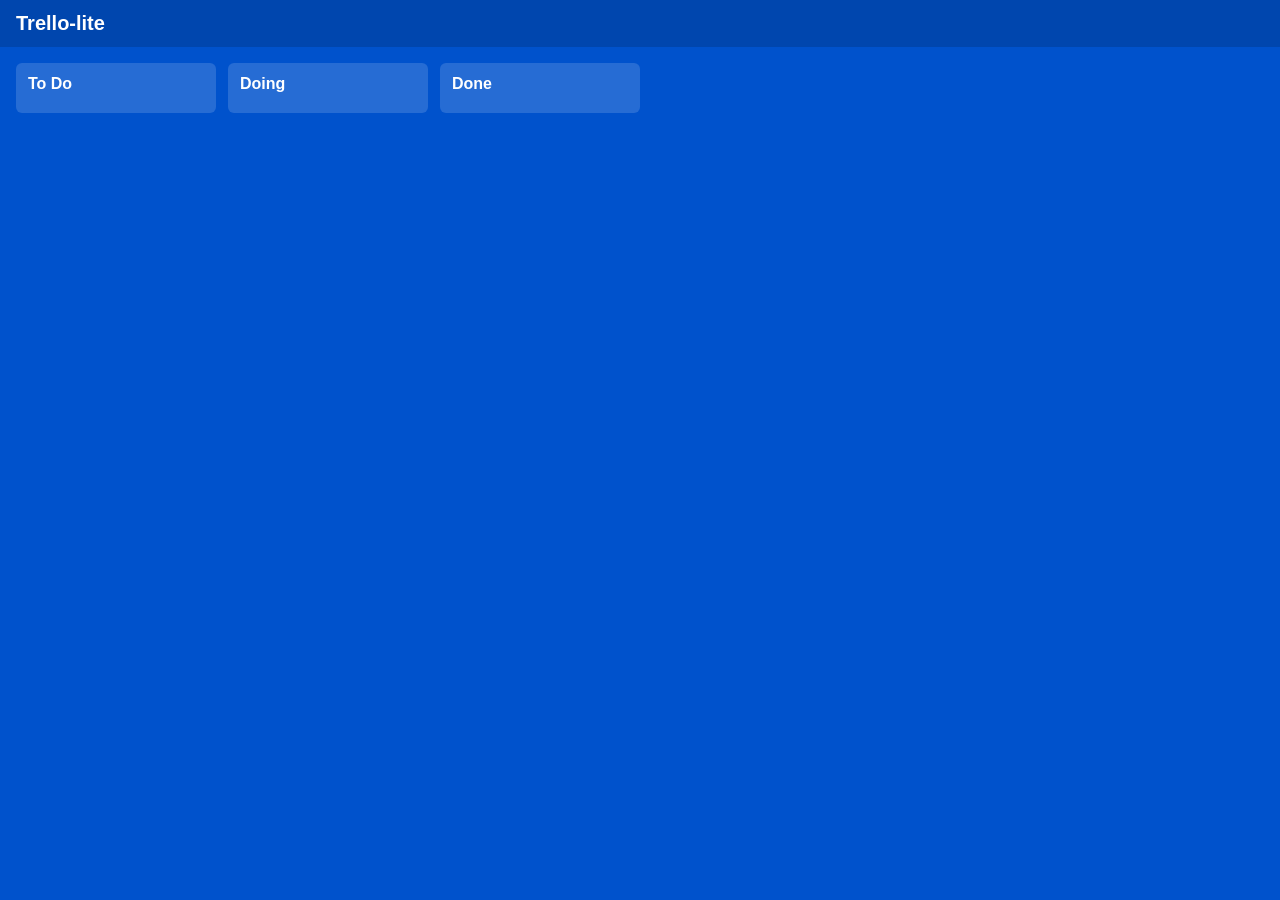
==== index.html @ 04e9a2ce "Add To Do/Doing/Done columns to board layout Adds three .column elements with .column-header h2 head" ====
<!DOCTYPE html>
<html lang="en">
<head>
  <meta charset="UTF-8">
  <meta name="viewport" content="width=device-width, initial-scale=1.0">
  <title>Trello-lite</title>
  <style>
    * { box-sizing: border-box; margin: 0; padding: 0; }
    body { font-family: sans-serif; background: #0052cc; color: #fff; min-height: 100vh; }
    header { padding: 12px 16px; background: rgba(0,0,0,.15); }
    h1 { font-size: 1.25rem; font-weight: 700; }
    .board-container { display: flex; gap: 12px; padding: 16px; }
    .column { background: rgba(255,255,255,.15); border-radius: 6px; padding: 12px; min-width: 200px; }
    .column-header { font-size: 1rem; font-weight: 600; margin-bottom: 8px; }
  </style>
</head>
<body>
  <header>
    <h1>Trello-lite</h1>
  </header>
  <div class="board-container">
    <div class="column">
      <h2 class="column-header">To Do</h2>
    </div>
    <div class="column">
      <h2 class="column-header">Doing</h2>
    </div>
    <div class="column">
      <h2 class="column-header">Done</h2>
    </div>
  </div>
</body>
</html>
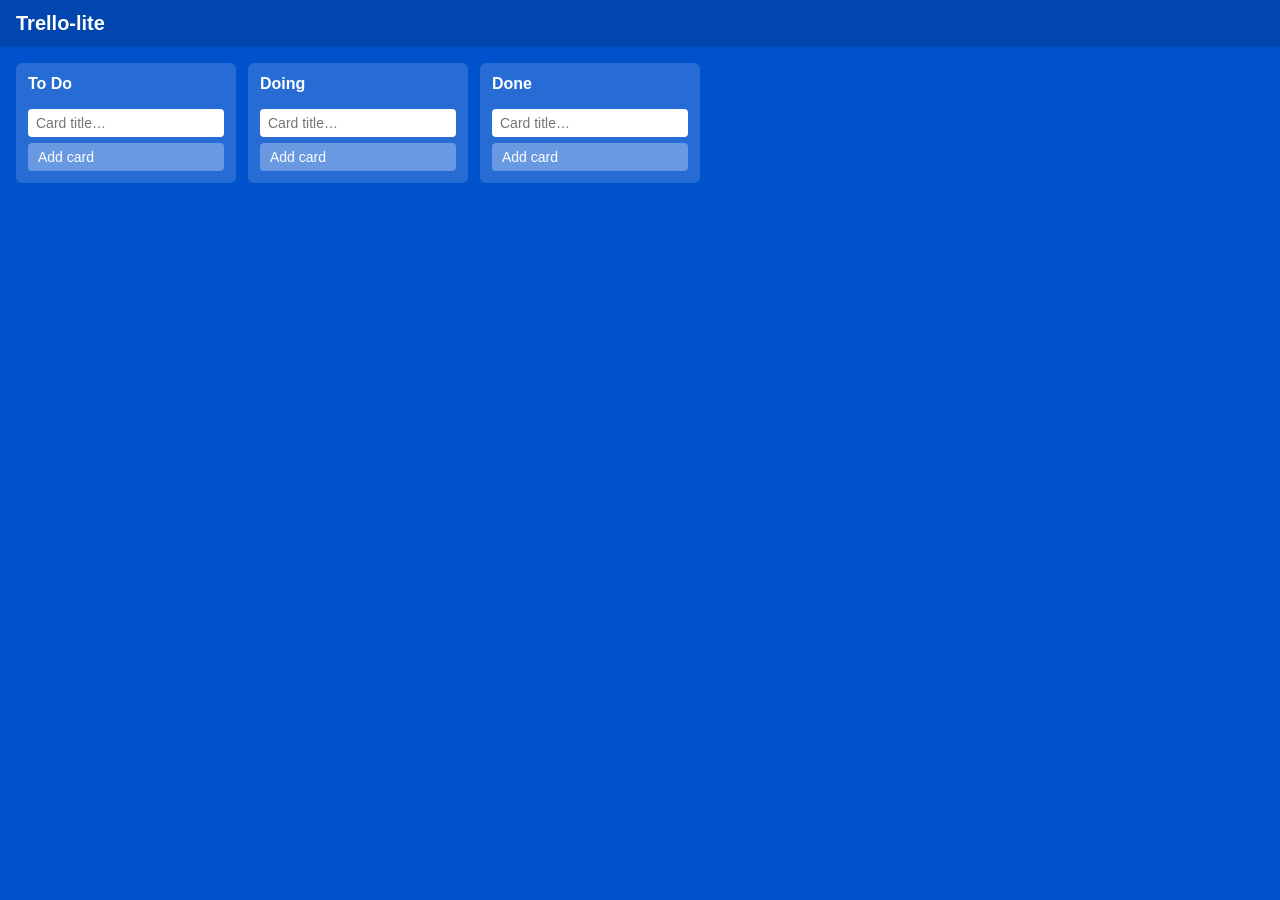
==== commit 4ac05946: "feat: implement add-card UI and fix empty-title step definition - Add card input, add-card button, c" ====
--- a/index.html
+++ b/index.html
@@ -10,8 +10,16 @@
     header { padding: 12px 16px; background: rgba(0,0,0,.15); }
     h1 { font-size: 1.25rem; font-weight: 700; }
     .board-container { display: flex; gap: 12px; padding: 16px; }
-    .column { background: rgba(255,255,255,.15); border-radius: 6px; padding: 12px; min-width: 200px; }
-    .column-header { font-size: 1rem; font-weight: 600; margin-bottom: 8px; }
+    .column { background: rgba(255,255,255,.15); border-radius: 6px; padding: 12px; min-width: 220px; display: flex; flex-direction: column; gap: 8px; }
+    .column-header { font-size: 1rem; font-weight: 600; }
+    .cards-list { display: flex; flex-direction: column; gap: 6px; }
+    .card { background: #fff; color: #333; border-radius: 4px; padding: 8px 10px; font-size: 0.9rem; }
+    .add-card-form { display: flex; flex-direction: column; gap: 6px; }
+    input.card-input { border: none; border-radius: 4px; padding: 6px 8px; font-size: 0.875rem; width: 100%; }
+    button.add-card { background: rgba(255,255,255,.3); border: none; border-radius: 4px; padding: 6px 10px; color: #fff; cursor: pointer; font-size: 0.875rem; text-align: left; }
+    button.add-card:hover { background: rgba(255,255,255,.4); }
+    .error { background: #ffebe8; color: #ae2a19; border-radius: 4px; padding: 6px 8px; font-size: 0.8rem; display: none; }
+    .error.visible { display: block; }
   </style>
 </head>
 <body>
@@ -21,13 +29,59 @@
   <div class="board-container">
     <div class="column">
       <h2 class="column-header">To Do</h2>
+      <div class="cards-list"></div>
+      <div class="add-card-form">
+        <input class="card-input" type="text" placeholder="Card title…" aria-label="Card title">
+        <button class="add-card" type="button">Add card</button>
+        <div class="error" role="alert">Card title cannot be empty</div>
+      </div>
     </div>
     <div class="column">
       <h2 class="column-header">Doing</h2>
+      <div class="cards-list"></div>
+      <div class="add-card-form">
+        <input class="card-input" type="text" placeholder="Card title…" aria-label="Card title">
+        <button class="add-card" type="button">Add card</button>
+        <div class="error" role="alert">Card title cannot be empty</div>
+      </div>
     </div>
     <div class="column">
       <h2 class="column-header">Done</h2>
+      <div class="cards-list"></div>
+      <div class="add-card-form">
+        <input class="card-input" type="text" placeholder="Card title…" aria-label="Card title">
+        <button class="add-card" type="button">Add card</button>
+        <div class="error" role="alert">Card title cannot be empty</div>
+      </div>
     </div>
   </div>
+
+  <script>
+    document.querySelectorAll('.column').forEach(function(column) {
+      var input = column.querySelector('input.card-input');
+      var button = column.querySelector('button.add-card');
+      var cardsList = column.querySelector('.cards-list');
+      var errorEl = column.querySelector('.error');
+
+      function addCard() {
+        var title = input.value.trim();
+        if (!title) {
+          errorEl.classList.add('visible');
+          return;
+        }
+        errorEl.classList.remove('visible');
+        var card = document.createElement('div');
+        card.className = 'card';
+        card.textContent = title;
+        cardsList.appendChild(card);
+        input.value = '';
+      }
+
+      button.addEventListener('click', addCard);
+      input.addEventListener('keydown', function(e) {
+        if (e.key === 'Enter') addCard();
+      });
+    });
+  </script>
 </body>
 </html>
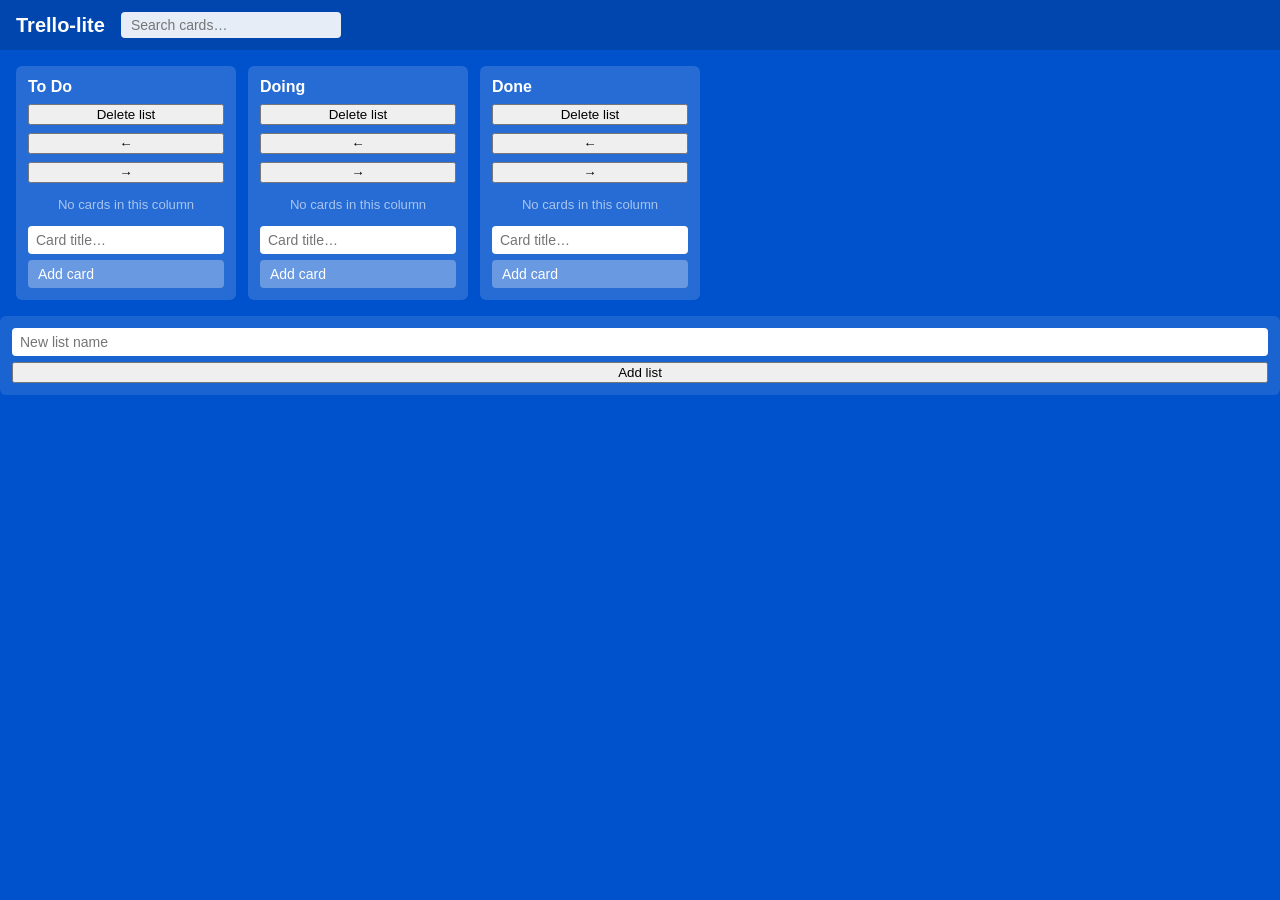
==== commit 102bd1e2: "Add search input to filter cards by title Adds input#search to the header and an input-event listene" ====
--- a/index.html
+++ b/index.html
@@ -4,84 +4,14 @@
   <meta charset="UTF-8">
   <meta name="viewport" content="width=device-width, initial-scale=1.0">
   <title>Trello-lite</title>
-  <style>
-    * { box-sizing: border-box; margin: 0; padding: 0; }
-    body { font-family: sans-serif; background: #0052cc; color: #fff; min-height: 100vh; }
-    header { padding: 12px 16px; background: rgba(0,0,0,.15); }
-    h1 { font-size: 1.25rem; font-weight: 700; }
-    .board-container { display: flex; gap: 12px; padding: 16px; }
-    .column { background: rgba(255,255,255,.15); border-radius: 6px; padding: 12px; min-width: 220px; display: flex; flex-direction: column; gap: 8px; }
-    .column-header { font-size: 1rem; font-weight: 600; }
-    .cards-list { display: flex; flex-direction: column; gap: 6px; }
-    .card { background: #fff; color: #333; border-radius: 4px; padding: 8px 10px; font-size: 0.9rem; }
-    .add-card-form { display: flex; flex-direction: column; gap: 6px; }
-    input.card-input { border: none; border-radius: 4px; padding: 6px 8px; font-size: 0.875rem; width: 100%; }
-    button.add-card { background: rgba(255,255,255,.3); border: none; border-radius: 4px; padding: 6px 10px; color: #fff; cursor: pointer; font-size: 0.875rem; text-align: left; }
-    button.add-card:hover { background: rgba(255,255,255,.4); }
-    .error { background: #ffebe8; color: #ae2a19; border-radius: 4px; padding: 6px 8px; font-size: 0.8rem; display: none; }
-    .error.visible { display: block; }
-  </style>
+  <link rel="stylesheet" href="style.css">
 </head>
 <body>
   <header>
     <h1>Trello-lite</h1>
+    <input type="search" id="search" placeholder="Search cards…" aria-label="Search cards">
   </header>
-  <div class="board-container">
-    <div class="column">
-      <h2 class="column-header">To Do</h2>
-      <div class="cards-list"></div>
-      <div class="add-card-form">
-        <input class="card-input" type="text" placeholder="Card title…" aria-label="Card title">
-        <button class="add-card" type="button">Add card</button>
-        <div class="error" role="alert">Card title cannot be empty</div>
-      </div>
-    </div>
-    <div class="column">
-      <h2 class="column-header">Doing</h2>
-      <div class="cards-list"></div>
-      <div class="add-card-form">
-        <input class="card-input" type="text" placeholder="Card title…" aria-label="Card title">
-        <button class="add-card" type="button">Add card</button>
-        <div class="error" role="alert">Card title cannot be empty</div>
-      </div>
-    </div>
-    <div class="column">
-      <h2 class="column-header">Done</h2>
-      <div class="cards-list"></div>
-      <div class="add-card-form">
-        <input class="card-input" type="text" placeholder="Card title…" aria-label="Card title">
-        <button class="add-card" type="button">Add card</button>
-        <div class="error" role="alert">Card title cannot be empty</div>
-      </div>
-    </div>
-  </div>
-
-  <script>
-    document.querySelectorAll('.column').forEach(function(column) {
-      var input = column.querySelector('input.card-input');
-      var button = column.querySelector('button.add-card');
-      var cardsList = column.querySelector('.cards-list');
-      var errorEl = column.querySelector('.error');
-
-      function addCard() {
-        var title = input.value.trim();
-        if (!title) {
-          errorEl.classList.add('visible');
-          return;
-        }
-        errorEl.classList.remove('visible');
-        var card = document.createElement('div');
-        card.className = 'card';
-        card.textContent = title;
-        cardsList.appendChild(card);
-        input.value = '';
-      }
-
-      button.addEventListener('click', addCard);
-      input.addEventListener('keydown', function(e) {
-        if (e.key === 'Enter') addCard();
-      });
-    });
-  </script>
+  <div class="board-container"></div>
+  <script src="app.js"></script>
 </body>
 </html>
--- a/style.css
+++ b/style.css
@@ -0,0 +1,248 @@
+*, *::before, *::after { box-sizing: border-box; }
+body, h1, h2, h3, h4, h5, h6, p, ul, ol, li, dl, dt, dd, figure, blockquote { margin: 0; padding: 0; }
+body { font-family: sans-serif; background: #0052cc; color: #fff; min-height: 100vh; }
+header { padding: 12px 16px; background: rgba(0,0,0,.15); display: flex; align-items: center; gap: 16px; }
+h1 { font-size: 1.25rem; font-weight: 700; }
+#search {
+  border: none;
+  border-radius: 4px;
+  padding: 5px 10px;
+  font-size: 0.875rem;
+  width: 220px;
+  background: rgba(255,255,255,.9);
+  color: #333;
+}
+.board-container { display: flex; gap: 12px; padding: 16px; }
+.column {
+  background: rgba(255,255,255,.15);
+  border-radius: 6px;
+  padding: 12px;
+  min-width: 220px;
+  display: flex;
+  flex-direction: column;
+  gap: 8px;
+  transition: background 0.15s, outline 0.15s;
+}
+.column.drag-over {
+  background: rgba(255,255,255,.28);
+  outline: 2px dashed rgba(255,255,255,.6);
+  outline-offset: -2px;
+}
+.column-header { font-size: 1rem; font-weight: 600; }
+.cards-list { display: flex; flex-direction: column; gap: 6px; }
+.cards-list:empty::before {
+  content: 'No cards in this column';
+  display: block;
+  color: rgba(255,255,255,.6);
+  font-size: 0.82rem;
+  padding: 6px 0;
+  text-align: center;
+}
+.card {
+  background: #fff;
+  color: #333;
+  border-radius: 4px;
+  padding: 8px 10px;
+  font-size: 0.9rem;
+  display: flex;
+  flex-direction: column;
+  gap: 4px;
+  cursor: grab;
+  transition: opacity 0.15s, box-shadow 0.15s;
+}
+.card.dragging {
+  opacity: 0.45;
+  box-shadow: 0 6px 16px rgba(0,0,0,.35);
+  cursor: grabbing;
+}
+.card-title {
+  display: block;
+  min-height: 40px;
+  padding: 4px 0;
+  word-break: break-word;
+}
+.card select {
+  font-size: 0.8rem;
+  padding: 2px 4px;
+  border-radius: 3px;
+  width: 100%;
+  border: 1px solid #ccc;
+  cursor: default;
+}
+button.delete {
+  background: #e04040;
+  border: none;
+  border-radius: 3px;
+  padding: 3px 8px;
+  color: #fff;
+  cursor: pointer;
+  font-size: 0.75rem;
+  align-self: flex-end;
+}
+button.delete:hover { background: #c03030; }
+.add-card-form { display: flex; flex-direction: column; gap: 6px; }
+input.card-input { border: none; border-radius: 4px; padding: 6px 8px; font-size: 0.875rem; width: 100%; }
+button.add-card,
+button.add-list-btn {
+  background: rgba(255,255,255,.3);
+  border: none;
+  border-radius: 4px;
+  padding: 6px 10px;
+  color: #fff;
+  cursor: pointer;
+  font-size: 0.875rem;
+  text-align: left;
+}
+button.add-card:hover,
+button.add-list-btn:hover { background: rgba(255,255,255,.4); }
+.error {
+  background: #fef2f2;
+  color: #991b1b;
+  border-radius: 4px;
+  padding: 6px 8px;
+  font-size: 0.8rem;
+  display: none;
+}
+.error.visible { display: block; }
+.add-list-section {
+  display: flex;
+  flex-direction: column;
+  gap: 6px;
+  min-width: 220px;
+  padding: 12px;
+  background: rgba(255,255,255,.1);
+  border-radius: 6px;
+  align-self: flex-start;
+}
+input.list-input {
+  border: none;
+  border-radius: 4px;
+  padding: 6px 8px;
+  font-size: 0.875rem;
+  width: 100%;
+}
+.load-error {
+  background: #fef2f2;
+  color: #991b1b;
+  padding: 8px 16px;
+  font-size: 0.875rem;
+}
+button.open-card {
+  background: #0052cc;
+  color: #fff;
+  border: none;
+  border-radius: 3px;
+  padding: 3px 8px;
+  cursor: pointer;
+  font-size: 0.75rem;
+  align-self: flex-start;
+}
+button.open-card:hover { background: #0041a3; }
+.card-modal-overlay {
+  position: fixed;
+  inset: 0;
+  background: rgba(0,0,0,.5);
+  display: flex;
+  align-items: center;
+  justify-content: center;
+  z-index: 1000;
+}
+.card-modal {
+  background: #fff;
+  color: #333;
+  border-radius: 6px;
+  padding: 20px;
+  min-width: 320px;
+  max-width: 500px;
+  width: 90%;
+  display: flex;
+  flex-direction: column;
+  gap: 12px;
+}
+.card-modal h3 { font-size: 1.1rem; font-weight: 600; }
+.card-modal label { font-size: 0.875rem; font-weight: 500; }
+.card-modal .card-description {
+  width: 100%;
+  min-height: 80px;
+  padding: 8px;
+  border: 1px solid #ccc;
+  border-radius: 4px;
+  font-size: 0.9rem;
+  resize: vertical;
+  font-family: inherit;
+  color: #333;
+}
+.modal-actions { display: flex; gap: 8px; justify-content: flex-end; }
+button.save {
+  background: #0052cc;
+  color: #fff;
+  border: none;
+  border-radius: 4px;
+  padding: 6px 14px;
+  cursor: pointer;
+  font-size: 0.875rem;
+}
+button.save:hover { background: #0041a3; }
+button.modal-close {
+  background: #e0e0e0;
+  color: #333;
+  border: none;
+  border-radius: 4px;
+  padding: 6px 14px;
+  cursor: pointer;
+  font-size: 0.875rem;
+}
+button.modal-close:hover { background: #bdbdbd; }
+.card-labels { display: flex; flex-wrap: wrap; gap: 4px; min-height: 0; }
+.label {
+  display: inline-block;
+  height: 8px;
+  width: 40px;
+  border-radius: 3px;
+  font-size: 0px;
+}
+.label-green  { background: #61bd4f; }
+.label-yellow { background: #f2d600; }
+.label-orange { background: #ff9f1a; }
+.label-red    { background: #eb5a46; }
+.label-purple { background: #c377e0; }
+.label-blue   { background: #0079bf; }
+button.label-btn {
+  background: #e8ecf0;
+  border: none;
+  border-radius: 3px;
+  padding: 3px 8px;
+  color: #333;
+  cursor: pointer;
+  font-size: 0.75rem;
+  align-self: flex-start;
+}
+button.label-btn:hover { background: #d0d8e0; }
+.label-picker {
+  background: #fff;
+  border: 1px solid #ccc;
+  border-radius: 6px;
+  box-shadow: 0 4px 12px rgba(0,0,0,.2);
+  padding: 8px;
+  display: flex;
+  flex-direction: column;
+  gap: 6px;
+  min-width: 120px;
+}
+.label-option {
+  border: none;
+  border-radius: 4px;
+  padding: 6px 10px;
+  cursor: pointer;
+  font-size: 0.85rem;
+  color: #fff;
+  text-align: left;
+  font-weight: 500;
+}
+.label-option.label-green  { background: #61bd4f; }
+.label-option.label-yellow { background: #d4b800; color: #333; }
+.label-option.label-orange { background: #ff9f1a; }
+.label-option.label-red    { background: #eb5a46; }
+.label-option.label-purple { background: #c377e0; }
+.label-option.label-blue   { background: #0079bf; }
+.label-option.active { outline: 3px solid #333; outline-offset: -2px; }
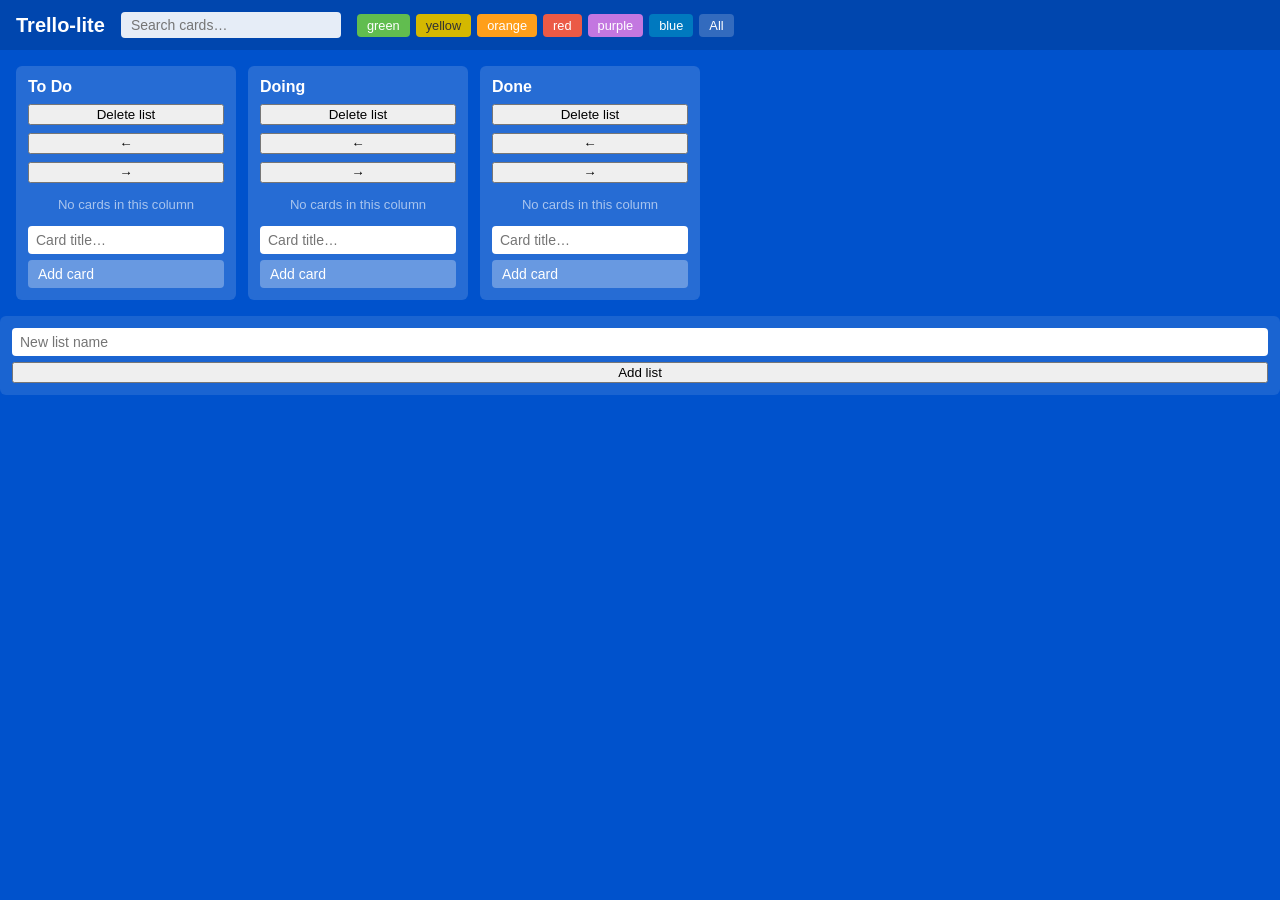
==== commit 86866697: "feat: add label filter controls to board header Adds filter buttons for each label colour to the hea" ====
--- a/index.html
+++ b/index.html
@@ -10,6 +10,7 @@
   <header>
     <h1>Trello-lite</h1>
     <input type="search" id="search" placeholder="Search cards…" aria-label="Search cards">
+    <div class="filter-controls" id="label-filter-controls"></div>
   </header>
   <div class="board-container"></div>
   <script src="app.js"></script>
--- a/style.css
+++ b/style.css
@@ -246,3 +246,27 @@
 .label-option.label-purple { background: #c377e0; }
 .label-option.label-blue   { background: #0079bf; }
 .label-option.active { outline: 3px solid #333; outline-offset: -2px; }
+.filter-controls {
+  display: flex;
+  gap: 6px;
+  flex-wrap: wrap;
+  align-items: center;
+}
+.filter-controls button {
+  border: none;
+  border-radius: 4px;
+  padding: 4px 10px;
+  cursor: pointer;
+  font-size: 0.8rem;
+  font-weight: 500;
+  color: #fff;
+  background: rgba(255,255,255,.25);
+}
+.filter-controls button:hover { background: rgba(255,255,255,.4); }
+.filter-controls .filter-label-green  { background: #61bd4f; }
+.filter-controls .filter-label-yellow { background: #d4b800; color: #333; }
+.filter-controls .filter-label-orange { background: #ff9f1a; }
+.filter-controls .filter-label-red    { background: #eb5a46; }
+.filter-controls .filter-label-purple { background: #c377e0; }
+.filter-controls .filter-label-blue   { background: #0079bf; }
+.filter-controls .clear-label-filter  { background: rgba(255,255,255,.2); }
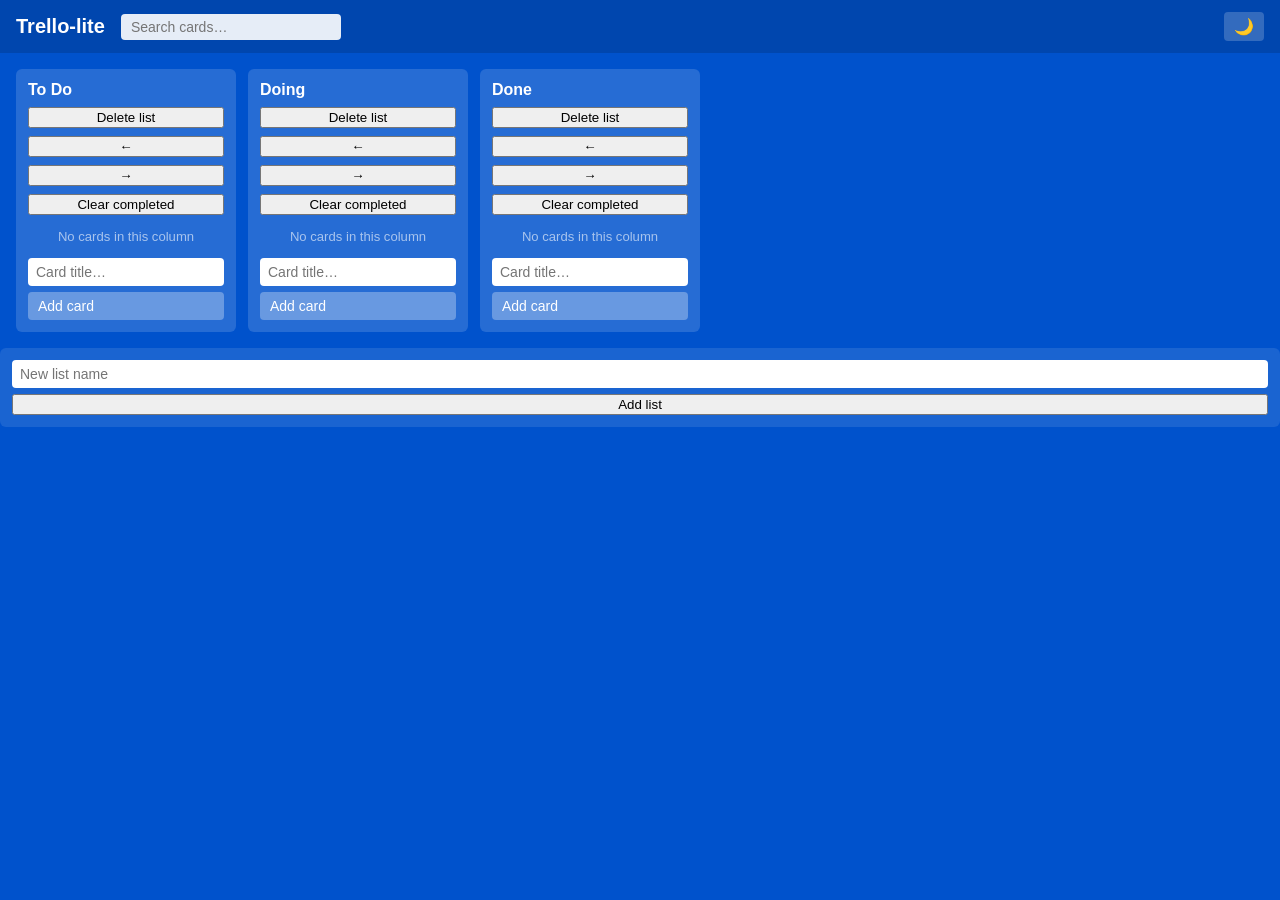
==== commit 56ad77c7: "AI2: Add dark mode toggle button and persistence (#91) Adds a .theme-toggle button to the header tha" ====
--- a/index.html
+++ b/index.html
@@ -10,7 +10,7 @@
   <header>
     <h1>Trello-lite</h1>
     <input type="search" id="search" placeholder="Search cards…" aria-label="Search cards">
-    <div class="filter-controls" id="label-filter-controls"></div>
+    <button class="theme-toggle" id="theme-toggle" type="button" aria-label="Toggle dark theme" title="Toggle dark theme">🌙</button>
   </header>
   <div class="board-container"></div>
   <script src="app.js"></script>
--- a/style.css
+++ b/style.css
@@ -246,27 +246,28 @@
 .label-option.label-purple { background: #c377e0; }
 .label-option.label-blue   { background: #0079bf; }
 .label-option.active { outline: 3px solid #333; outline-offset: -2px; }
-.filter-controls {
-  display: flex;
-  gap: 6px;
-  flex-wrap: wrap;
-  align-items: center;
-}
-.filter-controls button {
-  border: none;
-  border-radius: 4px;
-  padding: 4px 10px;
-  cursor: pointer;
-  font-size: 0.8rem;
-  font-weight: 500;
-  color: #fff;
-  background: rgba(255,255,255,.25);
-}
-.filter-controls button:hover { background: rgba(255,255,255,.4); }
-.filter-controls .filter-label-green  { background: #61bd4f; }
-.filter-controls .filter-label-yellow { background: #d4b800; color: #333; }
-.filter-controls .filter-label-orange { background: #ff9f1a; }
-.filter-controls .filter-label-red    { background: #eb5a46; }
-.filter-controls .filter-label-purple { background: #c377e0; }
-.filter-controls .filter-label-blue   { background: #0079bf; }
-.filter-controls .clear-label-filter  { background: rgba(255,255,255,.2); }
+.theme-toggle {
+  margin-left: auto;
+  background: rgba(255,255,255,.2);
+  border: none;
+  border-radius: 4px;
+  padding: 5px 10px;
+  color: #fff;
+  cursor: pointer;
+  font-size: 1rem;
+}
+.theme-toggle:hover { background: rgba(255,255,255,.35); }
+
+[data-theme="dark"] body,
+html[data-theme="dark"] {
+  background: #1a1a2e;
+  color: #e0e0e0;
+}
+html[data-theme="dark"] header { background: rgba(0,0,0,.4); }
+html[data-theme="dark"] .column { background: rgba(255,255,255,.08); }
+html[data-theme="dark"] .card { background: #2a2a3e; color: #e0e0e0; }
+html[data-theme="dark"] .card-modal { background: #2a2a3e; color: #e0e0e0; }
+html[data-theme="dark"] .card-modal .card-description { background: #1a1a2e; color: #e0e0e0; border-color: #555; }
+html[data-theme="dark"] .label-picker { background: #2a2a3e; border-color: #555; }
+html[data-theme="dark"] button.label-btn { background: #3a3a5e; color: #e0e0e0; }
+html[data-theme="dark"] #search { background: rgba(255,255,255,.15); color: #e0e0e0; }
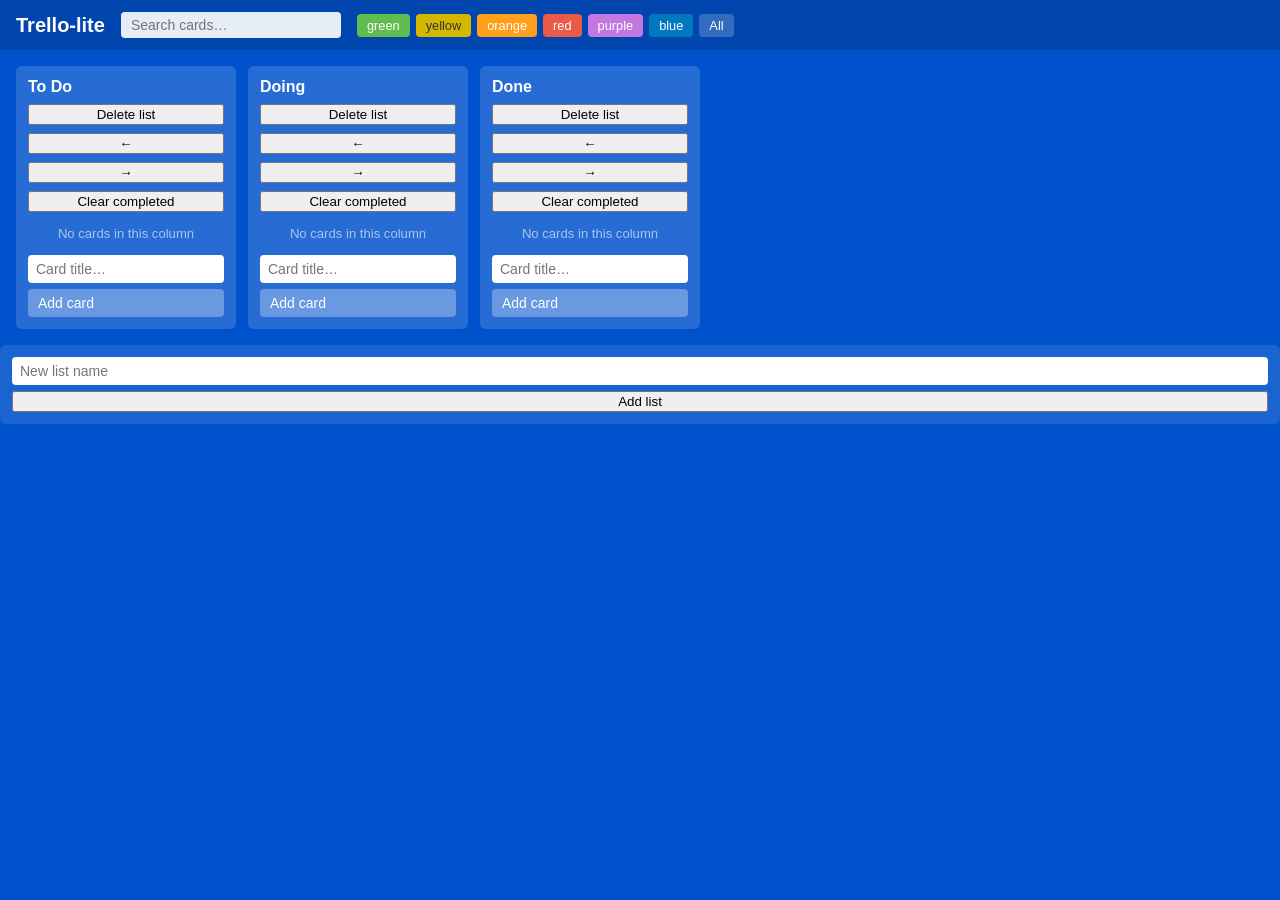
==== commit 41c88b2b: "feat: Filter cards by label (#90) * AI1: BDD spec and tests for filter cards by label (#78)  Co-Auth" ====
--- a/index.html
+++ b/index.html
@@ -10,7 +10,7 @@
   <header>
     <h1>Trello-lite</h1>
     <input type="search" id="search" placeholder="Search cards…" aria-label="Search cards">
-    <button class="theme-toggle" id="theme-toggle" type="button" aria-label="Toggle dark theme" title="Toggle dark theme">🌙</button>
+    <div class="filter-controls" id="label-filter-controls"></div>
   </header>
   <div class="board-container"></div>
   <script src="app.js"></script>
--- a/style.css
+++ b/style.css
@@ -246,28 +246,27 @@
 .label-option.label-purple { background: #c377e0; }
 .label-option.label-blue   { background: #0079bf; }
 .label-option.active { outline: 3px solid #333; outline-offset: -2px; }
-.theme-toggle {
-  margin-left: auto;
-  background: rgba(255,255,255,.2);
-  border: none;
-  border-radius: 4px;
-  padding: 5px 10px;
-  color: #fff;
-  cursor: pointer;
-  font-size: 1rem;
-}
-.theme-toggle:hover { background: rgba(255,255,255,.35); }
-
-[data-theme="dark"] body,
-html[data-theme="dark"] {
-  background: #1a1a2e;
-  color: #e0e0e0;
-}
-html[data-theme="dark"] header { background: rgba(0,0,0,.4); }
-html[data-theme="dark"] .column { background: rgba(255,255,255,.08); }
-html[data-theme="dark"] .card { background: #2a2a3e; color: #e0e0e0; }
-html[data-theme="dark"] .card-modal { background: #2a2a3e; color: #e0e0e0; }
-html[data-theme="dark"] .card-modal .card-description { background: #1a1a2e; color: #e0e0e0; border-color: #555; }
-html[data-theme="dark"] .label-picker { background: #2a2a3e; border-color: #555; }
-html[data-theme="dark"] button.label-btn { background: #3a3a5e; color: #e0e0e0; }
-html[data-theme="dark"] #search { background: rgba(255,255,255,.15); color: #e0e0e0; }
+.filter-controls {
+  display: flex;
+  gap: 6px;
+  flex-wrap: wrap;
+  align-items: center;
+}
+.filter-controls button {
+  border: none;
+  border-radius: 4px;
+  padding: 4px 10px;
+  cursor: pointer;
+  font-size: 0.8rem;
+  font-weight: 500;
+  color: #fff;
+  background: rgba(255,255,255,.25);
+}
+.filter-controls button:hover { background: rgba(255,255,255,.4); }
+.filter-controls .filter-label-green  { background: #61bd4f; }
+.filter-controls .filter-label-yellow { background: #d4b800; color: #333; }
+.filter-controls .filter-label-orange { background: #ff9f1a; }
+.filter-controls .filter-label-red    { background: #eb5a46; }
+.filter-controls .filter-label-purple { background: #c377e0; }
+.filter-controls .filter-label-blue   { background: #0079bf; }
+.filter-controls .clear-label-filter  { background: rgba(255,255,255,.2); }
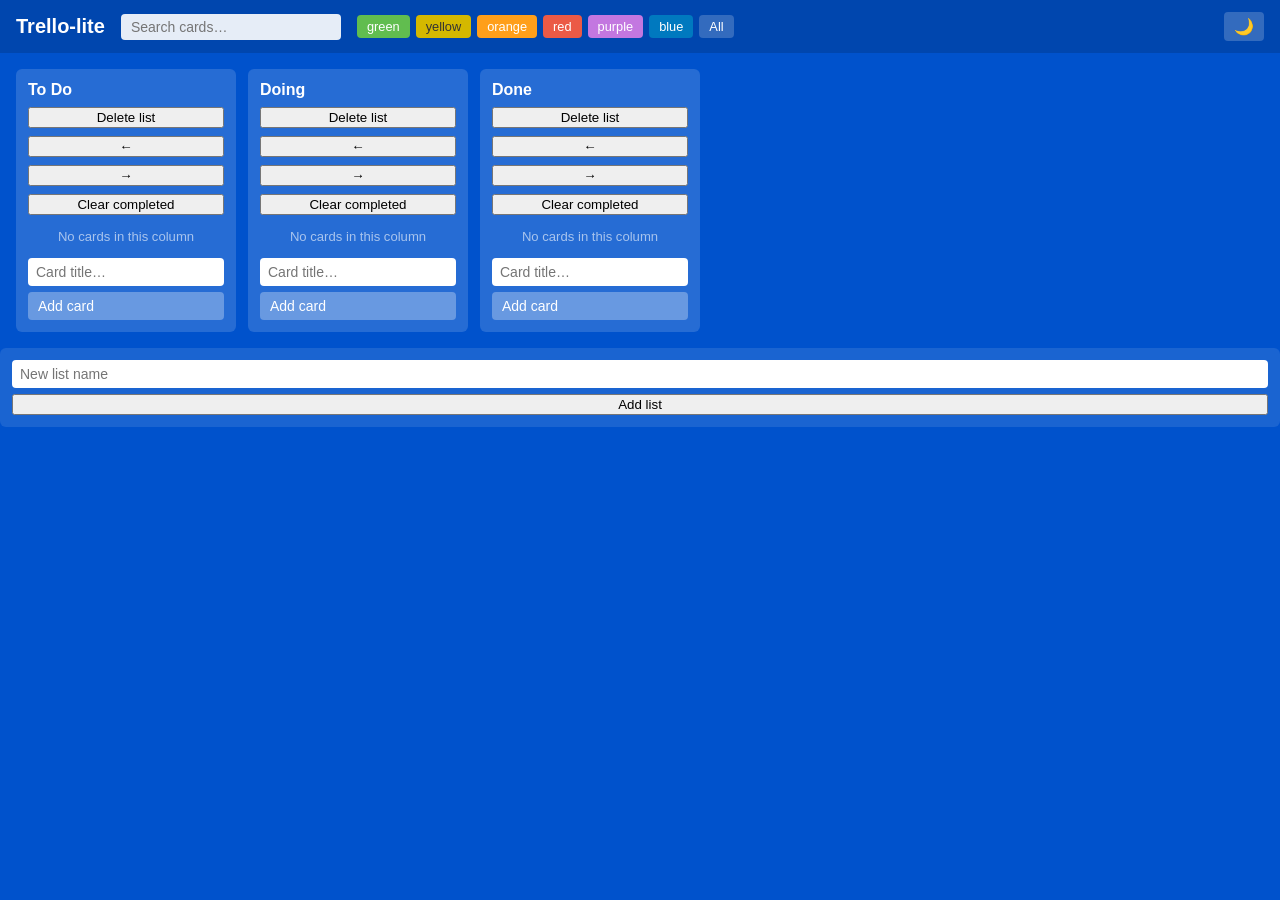
==== commit 9b6e2c74: "feat: add dark mode toggle button with localStorage persistence Adds a .theme-toggle button to the h" ====
--- a/index.html
+++ b/index.html
@@ -11,6 +11,7 @@
     <h1>Trello-lite</h1>
     <input type="search" id="search" placeholder="Search cards…" aria-label="Search cards">
     <div class="filter-controls" id="label-filter-controls"></div>
+    <button class="theme-toggle" id="theme-toggle" type="button" aria-label="Toggle dark mode" title="Toggle dark mode">🌙</button>
   </header>
   <div class="board-container"></div>
   <script src="app.js"></script>
--- a/style.css
+++ b/style.css
@@ -270,3 +270,42 @@
 .filter-controls .filter-label-purple { background: #c377e0; }
 .filter-controls .filter-label-blue   { background: #0079bf; }
 .filter-controls .clear-label-filter  { background: rgba(255,255,255,.2); }
+
+/* Dark mode toggle button */
+.theme-toggle {
+  margin-left: auto;
+  background: rgba(255,255,255,.2);
+  border: none;
+  border-radius: 4px;
+  padding: 5px 10px;
+  cursor: pointer;
+  font-size: 1rem;
+  color: #fff;
+}
+.theme-toggle:hover { background: rgba(255,255,255,.35); }
+
+/* Dark mode overrides */
+[data-theme="dark"] body,
+body[data-theme="dark"] {
+  background: #1a1a2e;
+  color: #e0e0e0;
+}
+[data-theme="dark"] header,
+html[data-theme="dark"] header {
+  background: rgba(0,0,0,.4);
+}
+[data-theme="dark"] .column,
+html[data-theme="dark"] .column {
+  background: rgba(255,255,255,.08);
+}
+[data-theme="dark"] .card,
+html[data-theme="dark"] .card {
+  background: #2d2d44;
+  color: #e0e0e0;
+  border-color: #444;
+}
+[data-theme="dark"] #search,
+html[data-theme="dark"] #search {
+  background: rgba(255,255,255,.15);
+  color: #e0e0e0;
+}
